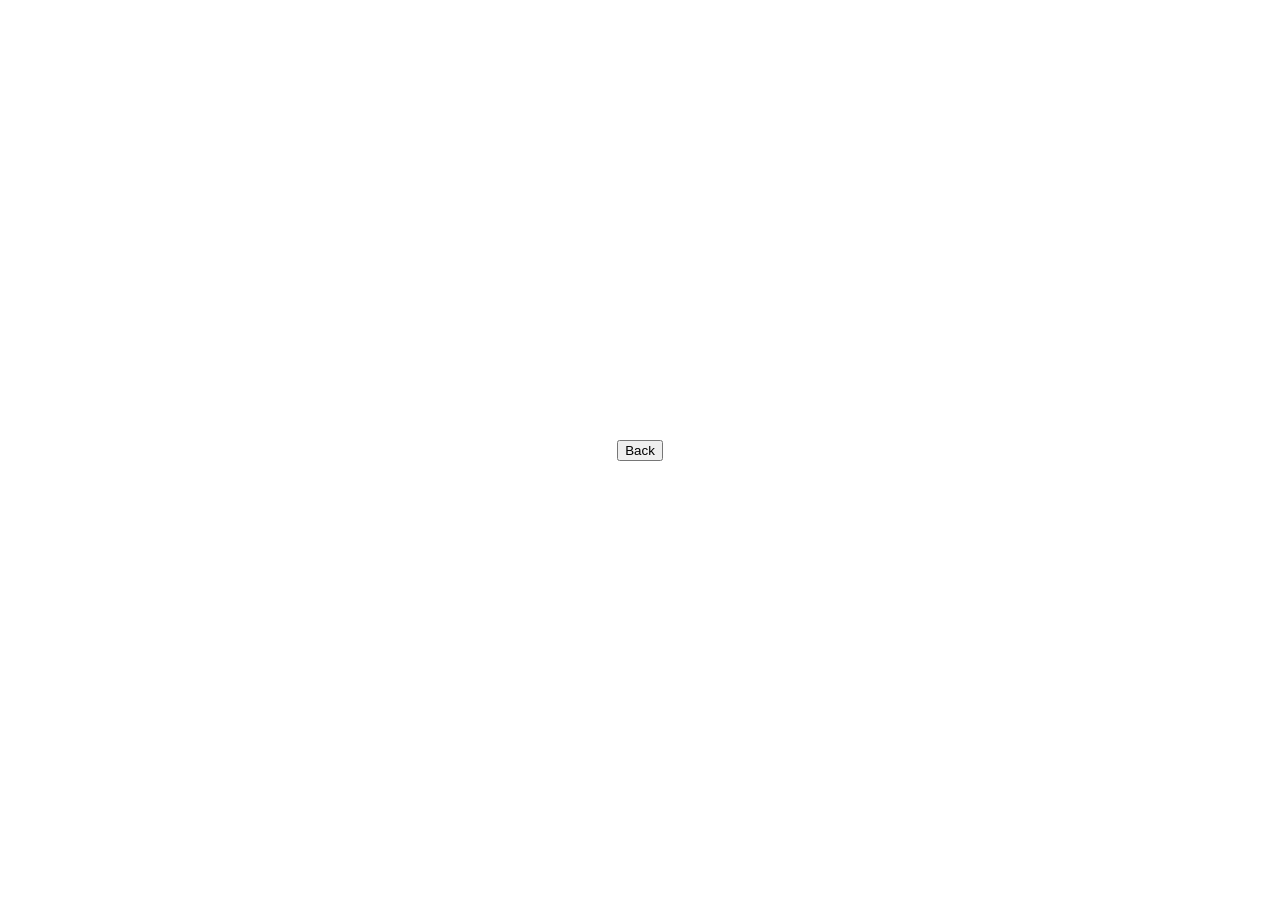
==== answer-key.html @ 14db0fd2 "Add files via upload" ====
<!DOCTYPE html>
<html lang="en">
<head>
    <meta charset="UTF-8">
    <meta name="viewport" content="width=device-width, initial-scale=1.0">
    <title>Answer Key</title>

    <link rel="stylesheet" href="landing-page-style.css">
</head>
<body>
    <div>
        <a href="LandingPage.html">
            <button class="return-button">
            Back
        </button>
        </a>
    </div>
    
</body>
</html>
---- landing-page-style.css ----
body {
    display: flex;
    align-items: center;
    justify-content: center;
    min-height: 100vh;
    margin: 0;
}

.landing-box {
    width: 90%;
    max-width: 1300px;
    height: 650px;

    margin: 20px auto;

    background-color: rgb(213, 226, 210);

    border: 2px solid black;
    border-radius: 15px;

    box-shadow: 10px 20px 30px rgba(0, 0, 0, .25);

    position: relative;
}

.subj-name {
    text-align: left;
    margin-left: 40px;

    font-family: Arial;
    font-size: 30px;
}

.name1 {
    text-align: right;
    margin-right: 450px;
    margin-top: -45px;
}
.name2 {
    text-align: right;
    margin-right: 300px;
    margin-top: -34.5px;
}
.name3 {
    text-align: right;
    margin-right: 165px;
    margin-top: -34.5px;
}
.name4 {
    text-align: right;
    margin-right: 115px;
    margin-top: -34.5px;
}

.image {
    position: absolute;

    height: 380px;
    width: 50%;
    border: none;
    border-radius: 150px;
    border-right: none;
    border-top-right-radius: 100px;
    border-bottom-right-radius: 100px;

    left: 10;
    right: 0;
    top: 50%;

    transform: translateY(-50%);

    overflow: hidden;

}

/* BUTTONS */

.buttons {
    position: absolute;

    top: 50%;
    left: 20%;

    transform: translate(-50%, -50%);

    display: flex;
    flex-direction: column;
    gap: 10px;
}

.mechanics-button,
.answer-key-button {
    display: block;

    background-color: rgb(253, 122, 144);

    padding: 8px 19px;

    border: 1px solid black;
    border-radius: 10px;

    font-weight: bold;

    cursor: pointer;

    text-decoration: none;
    color: black;

    text-align: center;

    transition: background-color .5s;
}

.mechanics-button:hover,
.answer-key-button:hover {
    background-color: pink;
}

@media (max-width: 600px) {

    .landing-box {
        width: 90%;
        height: 80vh;
    }

    .subj-name {
        font-size: 24px;
        margin-left: 15px;
        margin-right: 15px;
        text-align: center;
    }

    .buttons {
        left: 25%;
    }

    .mechanics-button,
    .answer-key-button {
        width: 120px;
    }
}
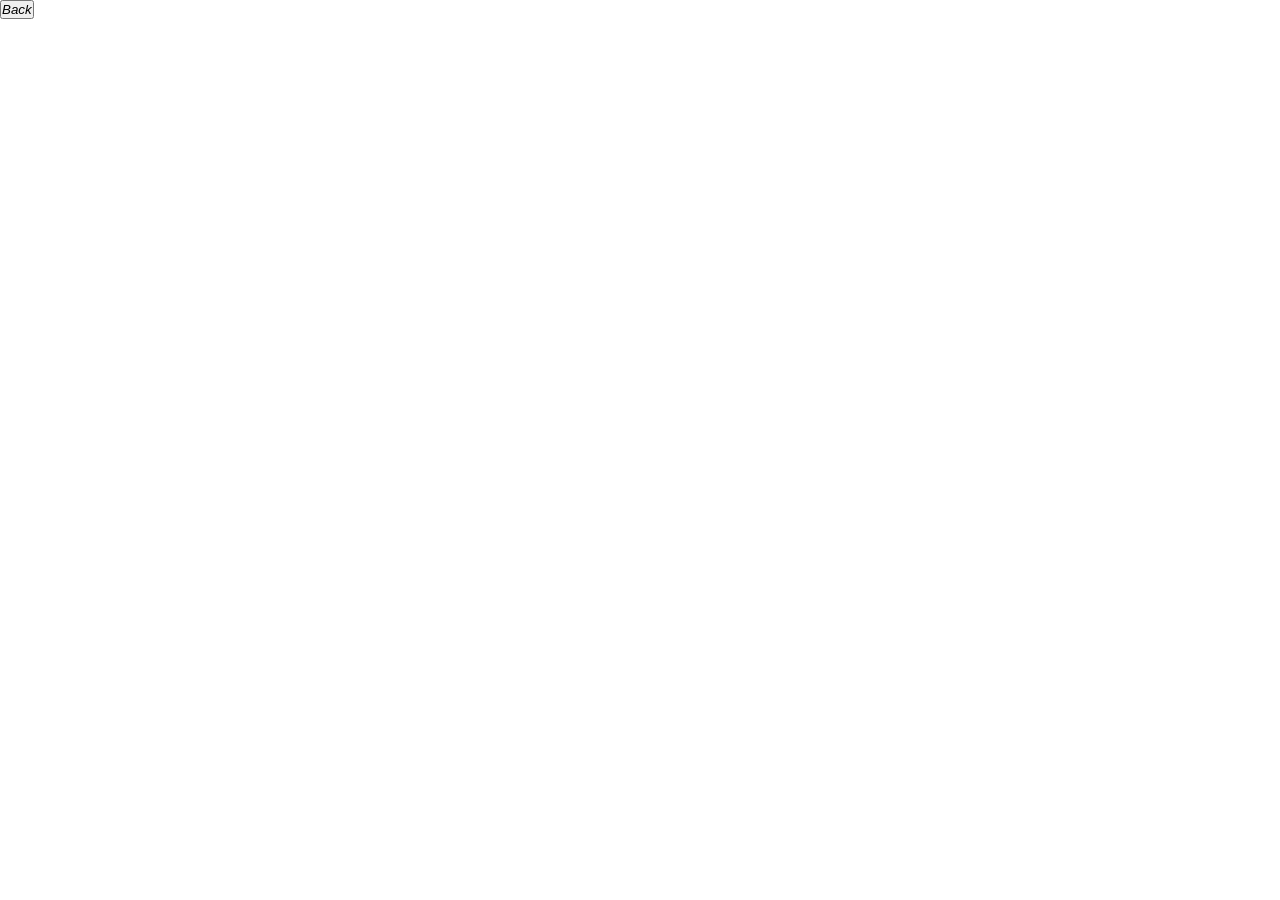
==== commit e9aff378: "Add files via upload" ====
--- a/answer-key.html
+++ b/answer-key.html
@@ -9,7 +9,7 @@
 </head>
 <body>
     <div>
-        <a href="LandingPage.html">
+        <a href="index.html">
             <button class="return-button">
             Back
         </button>
--- a/landing-page-style.css
+++ b/landing-page-style.css
@@ -1,141 +1,419 @@
-body {
+*{
+    margin:0;
+    padding:0;
+    box-sizing:border-box;
+    font-family:Arial;
+    font-style: oblique;
+}
+
+.header{
+    display:flex;
+    align-items:center;
+    justify-content:space-between;
+    background:#0f2338;
+    color:white;
+    padding:8px 50px;
+}
+
+.subject{
+    flex:1;
+    font-size: 19px;
+}
+
+.logos{
     display: flex;
     align-items: center;
+    gap: 10px;
+    margin: 0 20px; /* space on both sides */
+}
+
+.logos img{
+    width: 100px;
+    height: 100px;
+    object-fit: contain;
+}
+
+.divider{
+    width: 2px;
+    height: 90px;
+    background: white;
+    margin: 0 20px;
+    flex-shrink: 0;
+}
+.students{
+    text-align:center;
+}
+
+.subject-info{
+    display: flex;
+    align-items: center;
+    gap: 20px; /* Space between PRDO141 and professor */
+    margin-top: 6px;
+}
+
+.subject-info p{
+    margin: 0;
+    font-size: clamp(0.9rem, 1.5vw, 1.2rem);
+    color: #d8d8d8;
+}
+
+.prof-name{
+    color: #d8d8d8;
+}
+
+.students p{
+    margin:6px 0;
+    font-size:1rem;
+}
+
+html,
+body{
+    margin: 0;
+    padding: 0;
+}
+
+.bg-image{
+    width: 100%;
+    display: flex;
     justify-content: center;
-    min-height: 100vh;
-    margin: 0;
-}
-
-.landing-box {
-    width: 90%;
-    max-width: 1300px;
-    height: 650px;
-
-    margin: 20px auto;
-
-    background-color: rgb(213, 226, 210);
-
-    border: 2px solid black;
-    border-radius: 15px;
-
-    box-shadow: 10px 20px 30px rgba(0, 0, 0, .25);
-
-    position: relative;
-}
-
-.subj-name {
-    text-align: left;
-    margin-left: 40px;
-
-    font-family: Arial;
-    font-size: 30px;
-}
-
-.name1 {
-    text-align: right;
-    margin-right: 450px;
-    margin-top: -45px;
-}
-.name2 {
-    text-align: right;
-    margin-right: 300px;
-    margin-top: -34.5px;
-}
-.name3 {
-    text-align: right;
-    margin-right: 165px;
-    margin-top: -34.5px;
-}
-.name4 {
-    text-align: right;
-    margin-right: 115px;
-    margin-top: -34.5px;
-}
-
-.image {
+    align-items: center;
+}
+
+.bg-image img{
+    width: 100%;
+    height: auto;      /* Keeps the image's aspect ratio */
+    display: block;
+}
+
+.buttons {
+
     position: absolute;
-
-    height: 380px;
-    width: 50%;
-    border: none;
-    border-radius: 150px;
-    border-right: none;
-    border-top-right-radius: 100px;
-    border-bottom-right-radius: 100px;
-
-    left: 10;
-    right: 0;
-    top: 50%;
-
-    transform: translateY(-50%);
-
-    overflow: hidden;
-
-}
-
-/* BUTTONS */
-
-.buttons {
-    position: absolute;
-
-    top: 50%;
-    left: 20%;
-
+    top: 133%;                 /* Move buttons down */
+    left: 50%;                /* Center horizontally */
     transform: translate(-50%, -50%);
 
     display: flex;
-    flex-direction: column;
-    gap: 10px;
+    gap: 110px;
+}
+
+.mechanics-button {
+    
+    display: block;
+    
+    
+    background-color: #0f2338;
+    
+    padding: 8px 19px;
+    
+    border: 1px solid rgb(255, 255, 255);
+    border-radius: 10px;
+    
+    font-weight: bold;
+    font-size: 40px;
+    
+    cursor: pointer;
+    
+    text-decoration: none;
+    color: rgb(255, 255, 255);
+    
+    text-align: center;
+    
+    box-shadow: 10px 10px 10px rgba(77, 131, 49, 0.8);
+    
+    transition: opacity .5s;
 }
 
 .mechanics-button,
+.mechanics-button *,
+.mechanics-button :after,
+.mechanics-button :before,
+.mechanics-button:after,
+.mechanics-button:before {
+  border: 0 solid;
+  box-sizing: border-box;
+}
+.mechanics-button {
+  -webkit-tap-highlight-color: transparent;
+  -webkit-appearance: button;
+  background-color: #0f2338;
+  background-image: none;
+  color: #fff;
+  cursor: pointer;
+  font-family: ui-sans-serif, system-ui, -apple-system, BlinkMacSystemFont,
+    Segoe UI, Roboto, Helvetica Neue, Arial, Noto Sans, sans-serif,
+    Apple Color Emoji, Segoe UI Emoji, Segoe UI Symbol, Noto Color Emoji;
+  font-size: 100%;
+  font-weight: 900;
+  line-height: 1.5;
+  text-align: center;
+  margin: 0;
+  -webkit-mask-image: -webkit-radial-gradient(#000, #ffffff);
+  padding: 0;
+  text-transform: uppercase;
+}
+.mechanics-button:disabled {
+  cursor: default;
+}
+.mechanics-button:-moz-focusring {
+  outline: auto;
+}
+.mechanics-button svg {
+  display: block;
+  vertical-align: middle;
+}
+.mechanics-button [hidden] {
+  display: none;
+}
+.mechanics-button {
+  display: flex;
+  justify-content: center;
+  align-items: center;
+
+  border-radius: 99rem;
+  border-width: 2px;
+  overflow: hidden;
+  position: relative;
+
+  padding: 8px 24px; /* Makes the button thinner */
+  font-size: 32px;   /* Adjust text size */
+  font-weight: 900;
+  line-height: 1;
+
+  text-align: center;
+}
+.mechanics-button span {
+  mix-blend-mode: difference;
+}
+.mechanics-button:after,
+.mechanics-button:before {
+  --tilt: 1.2rem;
+  background: #146930;
+  -webkit-clip-path: polygon(
+    0 0,
+    calc(100% - var(--tilt)) 0,
+    100% 100%,
+    0 100%
+  );
+  clip-path: polygon(0 0, calc(100% - var(--tilt)) 0, 100% 100%, 0 100%);
+  content: "";
+  display: block;
+  height: 100%;
+  left: calc(-100% - var(--tilt));
+  position: absolute;
+  top: 0;
+  transform: translateX(var(--progress, 0));
+  transition: transform 0.2s ease;
+  width: calc(100% + var(--tilt));
+}
+.mechanics-button:after {
+  left: 100%;
+  transform: translateX(var(--progress, 0)) rotate(180deg);
+  z-index: -1;
+}
+.mechanics-button:hover:before {
+  --progress: 100%;
+}
+.mechanics-button:hover:after {
+  --progress: -100%;
+}
+
 .answer-key-button {
     display: block;
-
-    background-color: rgb(253, 122, 144);
-
+    
+    background-color: rgb(77, 131, 49);
+    
     padding: 8px 19px;
-
-    border: 1px solid black;
+    
+    border: 1px solid rgb(255, 255, 255);
     border-radius: 10px;
-
+    
     font-weight: bold;
-
+    font-size: 40px;
+    
     cursor: pointer;
-
+    
     text-decoration: none;
-    color: black;
-
+    color: rgb(255, 255, 255);
+    
     text-align: center;
-
-    transition: background-color .5s;
-}
-
-.mechanics-button:hover,
-.answer-key-button:hover {
-    background-color: pink;
-}
-
-@media (max-width: 600px) {
-
-    .landing-box {
+    
+    box-shadow: 10px 10px 10px rgba(77, 131, 49, 0.8);
+    
+    transition: opacity .5s;
+}
+
+.answer-key-button,
+.answer-key-button *,
+.answer-key-button :after,
+.answer-key-button :before,
+.answer-key-button:after,
+.answer-key-button:before {
+  border: 0 solid;
+  box-sizing: border-box;
+}
+.answer-key-button {
+  -webkit-tap-highlight-color: transparent;
+  -webkit-appearance: button;
+  background-color: #0f2338;
+  background-image: none;
+  color: #fff;
+  cursor: pointer;
+  font-family: ui-sans-serif, system-ui, -apple-system, BlinkMacSystemFont,
+    Segoe UI, Roboto, Helvetica Neue, Arial, Noto Sans, sans-serif,
+    Apple Color Emoji, Segoe UI Emoji, Segoe UI Symbol, Noto Color Emoji;
+  font-size: 100%;
+  font-weight: 900;
+  line-height: 1.5;
+  text-align: center;
+  margin: 0;
+  -webkit-mask-image: -webkit-radial-gradient(#000, #ffffff);
+  padding: 0;
+  text-transform: uppercase;
+}
+.answer-key-button:disabled {
+  cursor: default;
+}
+.answer-key-button:-moz-focusring {
+  outline: auto;
+}
+.answer-key-button svg {
+  display: block;
+  vertical-align: middle;
+}
+.answer-key-button [hidden] {
+  display: none;
+}
+.answer-key-button {
+  display: flex;
+  justify-content: center;
+  align-items: center;
+
+  border-radius: 99rem;
+  border-width: 2px;
+  overflow: hidden;
+  position: relative;
+
+  padding: 8px 24px; /* Makes the button thinner */
+  font-size: 32px;   /* Adjust text size */
+  font-weight: 900;
+  line-height: 1;
+
+  text-align: center;
+}
+.answer-key-button span {
+  mix-blend-mode: difference;
+}
+.answer-key-button:after,
+.answer-key-button:before {
+  --tilt: 1.2rem;
+  background: #146930;
+  -webkit-clip-path: polygon(
+    0 0,
+    calc(100% - var(--tilt)) 0,
+    100% 100%,
+    0 100%
+  );
+  clip-path: polygon(0 0, calc(100% - var(--tilt)) 0, 100% 100%, 0 100%);
+  content: "";
+  display: block;
+  height: 100%;
+  left: calc(-100% - var(--tilt));
+  position: absolute;
+  top: 0;
+  transform: translateX(var(--progress, 0));
+  transition: transform 0.2s ease;
+  width: calc(100% + var(--tilt));
+}
+.answer-key-button:after {
+  left: 100%;
+  transform: translateX(var(--progress, 0)) rotate(180deg);
+  z-index: -1;
+}
+.answer-key-button:hover:before {
+  --progress: 100%;
+}
+.answer-key-button:hover:after {
+  --progress: -100%;
+}
+
+
+
+/* Mobile */
+@media(max-width:768px){
+
+    .header{
+        flex-direction: column;
+        align-items: center;
+        text-align: center;
+        padding: 20px;
+        gap: 15px;
+    }
+
+    .subject{
+        flex: unset;
+        width: 100%;
+    }
+
+    .subject h1{
+        font-size: 1.4rem;
+        line-height: 1.3;
+    }
+
+    .subject-info{
+        flex-direction: column;
+        gap: 5px;
+        margin-top: 10px;
+    }
+
+    .logos{
+        margin: 0;
+        justify-content: center;
+    }
+
+    .logos img{
+        width: 70px;
+        height: 70px;
+    }
+
+    .divider{
+        width: 80%;
+        height: 2px;
+        margin: 10px 0;
+    }
+
+    .students{
+        text-align: center;
+    }
+
+    .students p{
+        font-size: 0.95rem;
+    }
+
+    .bg-image{
+        position: relative;
+    }
+
+    .bg-image img{
+        width: 100%;
+        height: auto;
+    }
+
+    .buttons{
+        position: absolute;
+        top: 75%;
+        left: 50%;
+        transform: translate(-50%, -50%);
+        flex-direction: column;
+        gap: 20px;
         width: 90%;
-        height: 80vh;
-    }
-
-    .subj-name {
-        font-size: 24px;
-        margin-left: 15px;
-        margin-right: 15px;
-        text-align: center;
-    }
-
-    .buttons {
-        left: 25%;
+        align-items: center;
     }
 
     .mechanics-button,
-    .answer-key-button {
-        width: 120px;
-    }
+    .answer-key-button{
+        width: 220px;
+        font-size: 1.1rem;
+        padding: 12px 20px;
+    }
+
 }
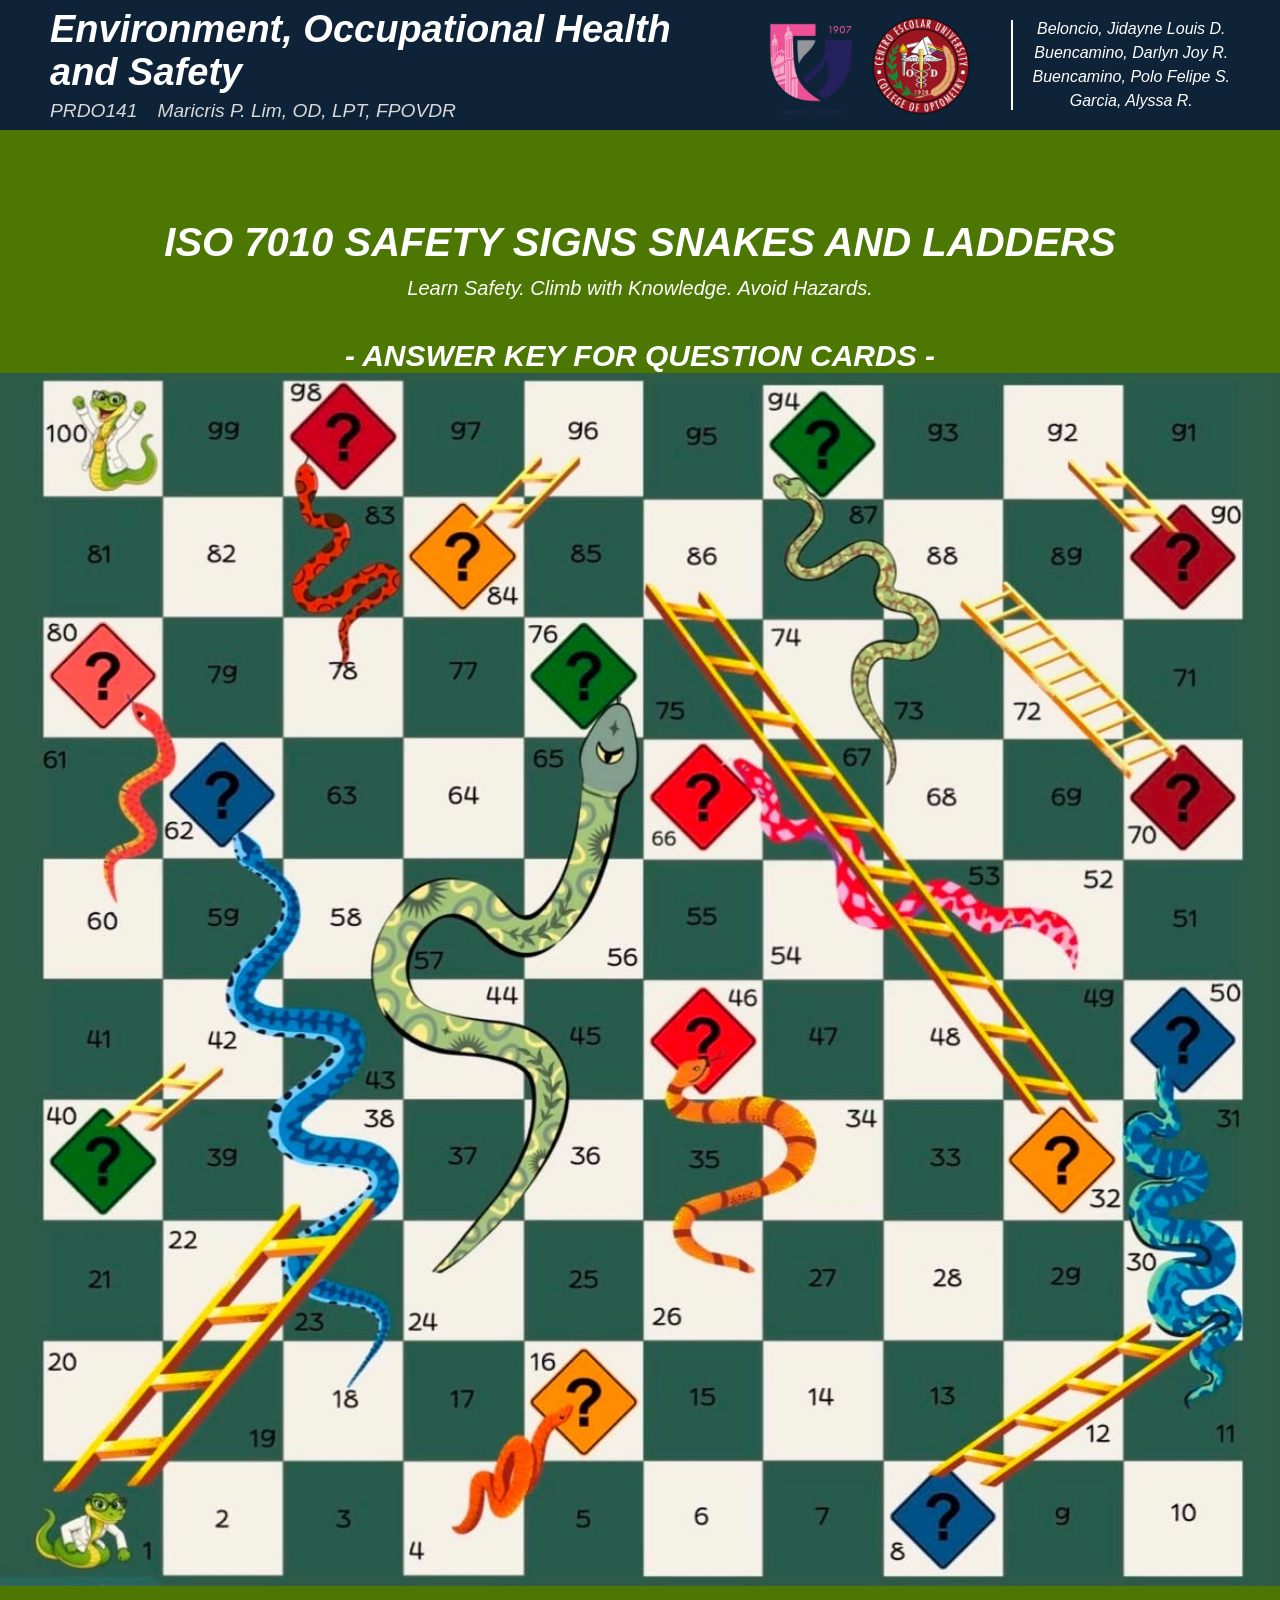
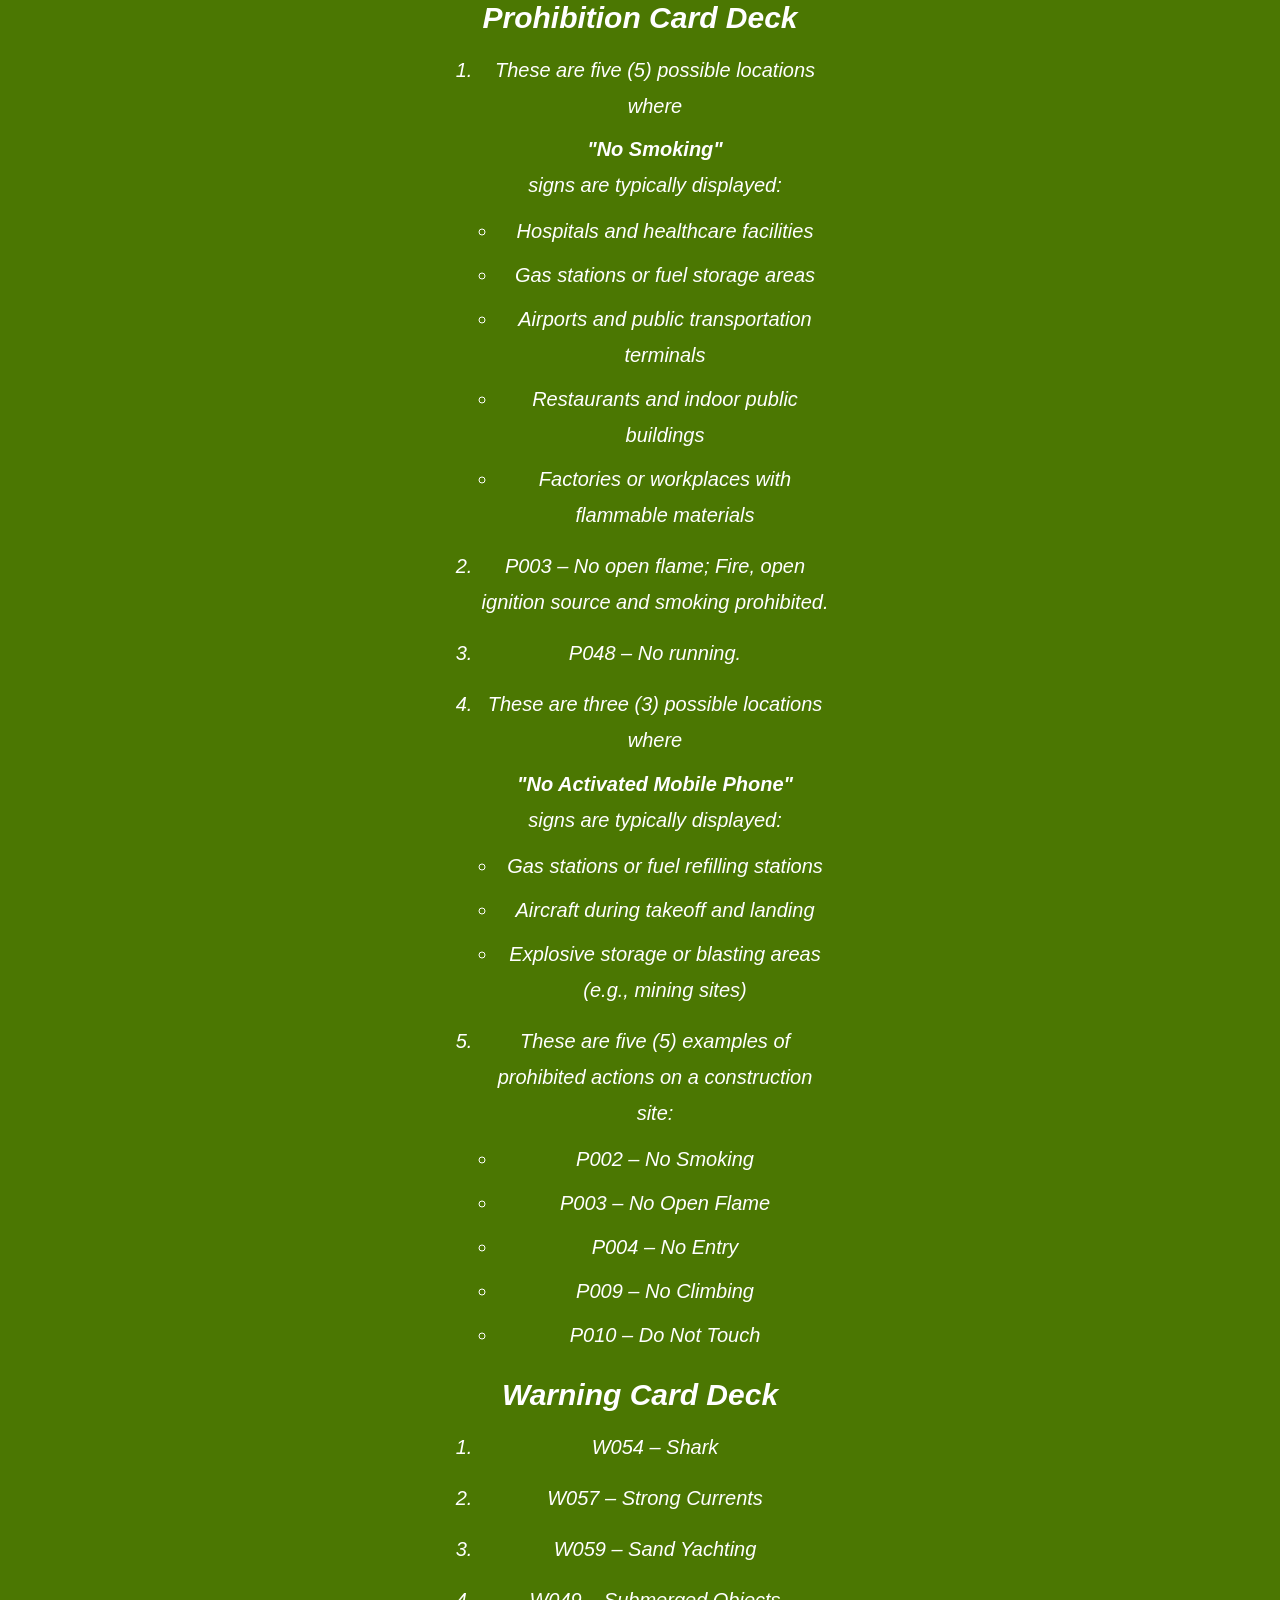
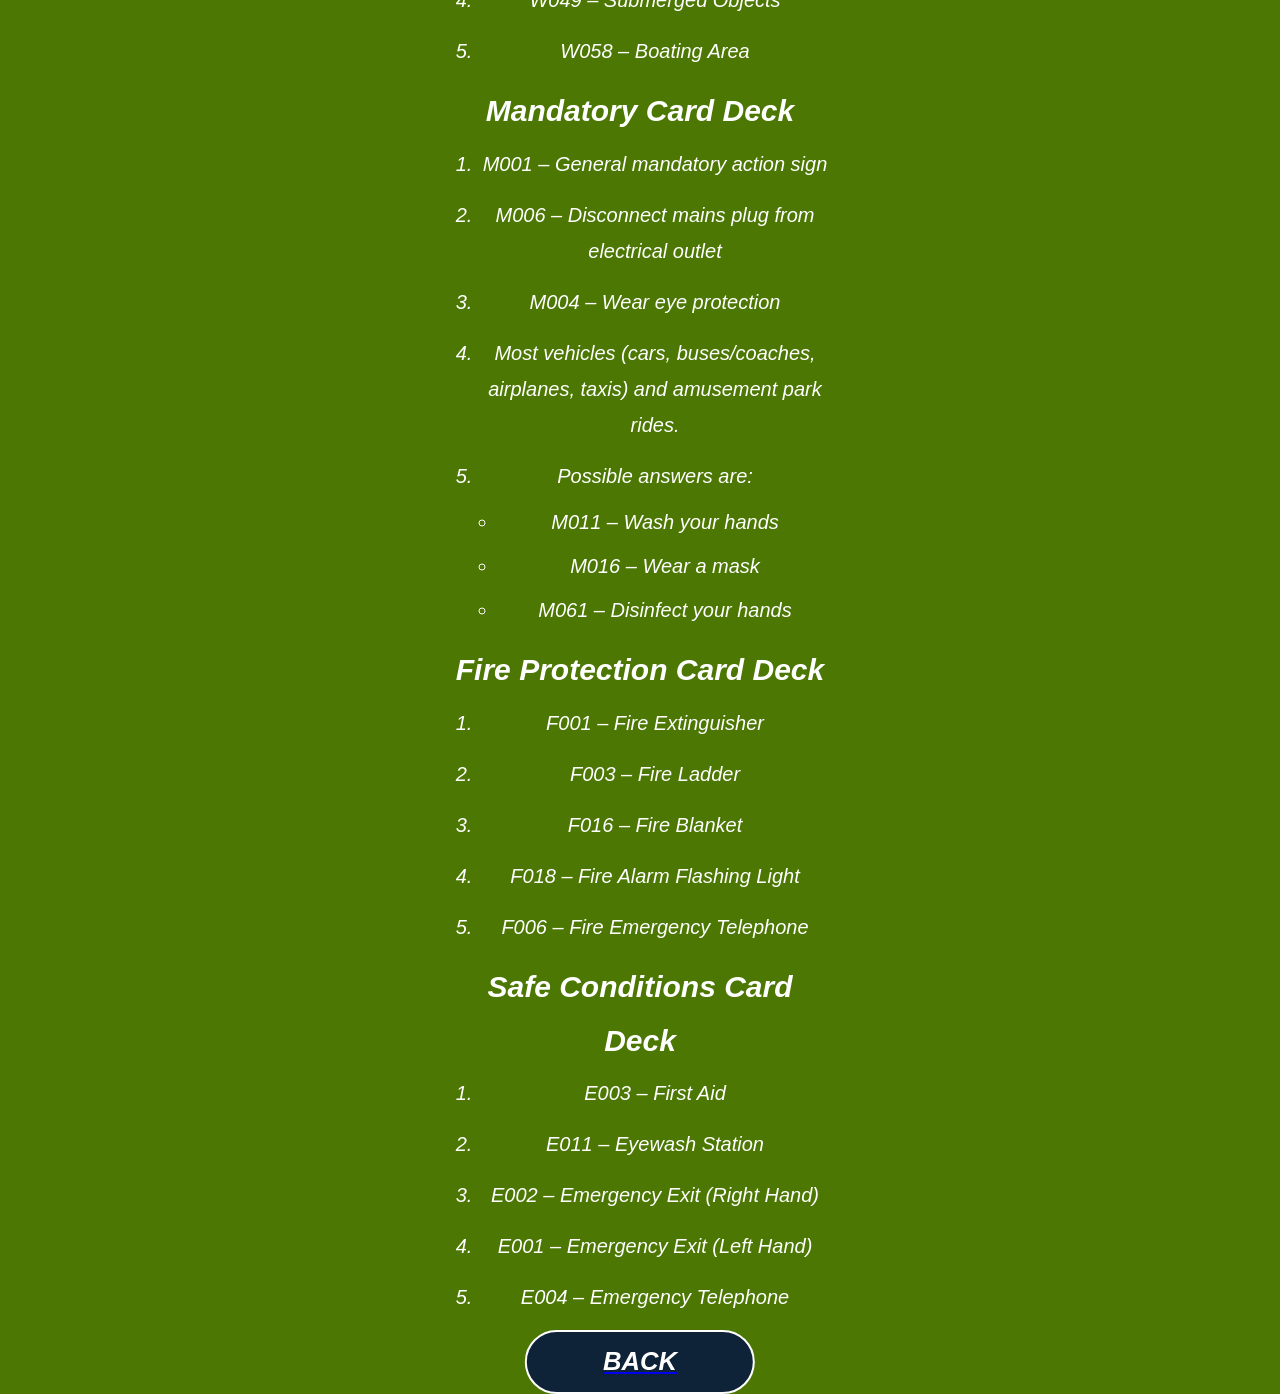
==== commit df5eac50: "Add files via upload" ====
--- a/answer-key.html
+++ b/answer-key.html
@@ -7,14 +7,179 @@
 
     <link rel="stylesheet" href="landing-page-style.css">
 </head>
+
 <body>
+
+    <header class="header">
+
+        <div class="subject">
+            <h1>Environment, Occupational Health and Safety</h1>
+
+            <div class="subject-info">
+                <p>PRDO141</p>
+                <p class="prof-name">Maricris P. Lim, OD, LPT, FPOVDR</p>
+            </div>
+        </div>
+
+        <div class="logos">
+            <img src="images/ceu-logo.png" alt="CEU Logo">
+            <img src="images/opto-logo.png" alt="Optometry Logo">
+        </div>
+
+        <div class="divider"></div>
+
+        <div class="students">
+            <p>Beloncio, Jidayne Louis D.</p>
+            <p>Buencamino, Darlyn Joy R.</p>
+            <p>Buencamino, Polo Felipe S.</p>
+            <p>Garcia, Alyssa R.</p>
+        </div>
+
+    </header>
+
+    <div class="answer-key-tab">
+        <h1 class="title-ans">ISO 7010 SAFETY SIGNS SNAKES AND LADDERS</h1>
+        <i>Learn Safety. Climb with Knowledge. Avoid Hazards.</i>
+
+        <h2 class="question">- ANSWER KEY FOR QUESTION CARDS -</h2>
+    </div>
+
+    <img src="images/board-pic.jpg" alt="Board" class="board-img">
+
+    <!-- Prohibition -->
+    <section class="prohibition">
+
+        <h1 class="ans-h1">Prohibition Card Deck</h1>
+
+        <ol>
+
+            <li>
+                These are five (5) possible locations where <b>"No Smoking"</b> signs are typically displayed:
+                <ul>
+                    <li>Hospitals and healthcare facilities</li>
+                    <li>Gas stations or fuel storage areas</li>
+                    <li>Airports and public transportation terminals</li>
+                    <li>Restaurants and indoor public buildings</li>
+                    <li>Factories or workplaces with flammable materials</li>
+                </ul>
+            </li>
+
+            <li>
+                P003 – No open flame; Fire, open ignition source and smoking prohibited.
+            </li>
+
+            <li>
+                P048 – No running.
+            </li>
+
+            <li>
+                These are three (3) possible locations where <b>"No Activated Mobile Phone"</b> signs are typically displayed:
+                <ul>
+                    <li>Gas stations or fuel refilling stations</li>
+                    <li>Aircraft during takeoff and landing</li>
+                    <li>Explosive storage or blasting areas (e.g., mining sites)</li>
+                </ul>
+            </li>
+
+            <li>
+                These are five (5) examples of prohibited actions on a construction site:
+                <ul>
+                    <li>P002 – No Smoking</li>
+                    <li>P003 – No Open Flame</li>
+                    <li>P004 – No Entry</li>
+                    <li>P009 – No Climbing</li>
+                    <li>P010 – Do Not Touch</li>
+                </ul>
+            </li>
+
+        </ol>
+
+    </section>
+
+    <!-- Warning -->
+
+    <section class="warning-card">
+
+        <h1 class="ans-h1">Warning Card Deck</h1>
+
+        <ol>
+            <li>W054 – Shark</li>
+            <li>W057 – Strong Currents</li>
+            <li>W059 – Sand Yachting</li>
+            <li>W049 – Submerged Objects</li>
+            <li>W058 – Boating Area</li>
+        </ol>
+
+    </section>
+
+    <!-- Mandatory -->
+
+    <section class="mandatory">
+
+        <h1 class="ans-h1">Mandatory Card Deck</h1>
+
+        <ol>
+
+            <li>M001 – General mandatory action sign</li>
+
+            <li>M006 – Disconnect mains plug from electrical outlet</li>
+
+            <li>M004 – Wear eye protection</li>
+
+            <li>
+                Most vehicles (cars, buses/coaches, airplanes, taxis) and amusement park rides.
+            </li>
+
+            <li>
+                Possible answers are:
+                <ul>
+                    <li>M011 – Wash your hands</li>
+                    <li>M016 – Wear a mask</li>
+                    <li>M061 – Disinfect your hands</li>
+                </ul>
+            </li>
+
+        </ol>
+
+    </section>
+
+    <!-- Fire Protection -->
+
+    <section class="fire">
+
+        <h1 class="ans-h1">Fire Protection Card Deck</h1>
+
+        <ol>
+            <li>F001 – Fire Extinguisher</li>
+            <li>F003 – Fire Ladder</li>
+            <li>F016 – Fire Blanket</li>
+            <li>F018 – Fire Alarm Flashing Light</li>
+            <li>F006 – Fire Emergency Telephone</li>
+        </ol>
+
+    </section>
+
+    <!-- Safe Condition -->
+
+    <section class="Safe">
+
+        <h1 class="ans-h1">Safe Conditions Card Deck</h1>
+
+        <ol>
+            <li>E003 – First Aid</li>
+            <li>E011 – Eyewash Station</li>
+            <li>E002 – Emergency Exit (Right Hand)</li>
+            <li>E001 – Emergency Exit (Left Hand)</li>
+            <li>E004 – Emergency Telephone</li>
+        </ol>
+
+    </section>
+
     <div>
         <a href="index.html">
-            <button class="return-button">
-            Back
-        </button>
+            <button class="return-button">Back</button>
         </a>
     </div>
-    
+
 </body>
 </html>
--- a/landing-page-style.css
+++ b/landing-page-style.css
@@ -1,419 +1,387 @@
-*{
+* {
+    margin: 0;
+    padding: 0;
+    box-sizing: border-box;
+    font-family: Arial;
+    font-style: oblique;
+}
+
+html,
+body{
     margin:0;
     padding:0;
-    box-sizing:border-box;
-    font-family:Arial;
-    font-style: oblique;
-}
-
-.header{
-    display:flex;
-    align-items:center;
-    justify-content:space-between;
-    background:#0f2338;
-    color:white;
-    padding:8px 50px;
-}
-
-.subject{
-    flex:1;
+    background:#4b7702; /* Green similar to the bottom of your image */
+
+}
+
+.header {
+    display: flex;
+    align-items: center;
+    justify-content: space-between;
+    background: #0f2338;
+    color: white;
+    padding: 8px 50px;
+}
+
+.subject {
+    flex: 1;
     font-size: 19px;
 }
 
-.logos{
+.logos {
     display: flex;
     align-items: center;
     gap: 10px;
-    margin: 0 20px; /* space on both sides */
-}
-
-.logos img{
+    margin: 0 20px;
+}
+
+.logos img {
     width: 100px;
     height: 100px;
     object-fit: contain;
 }
 
-.divider{
+.divider {
     width: 2px;
     height: 90px;
     background: white;
     margin: 0 20px;
     flex-shrink: 0;
 }
-.students{
-    text-align:center;
-}
-
-.subject-info{
-    display: flex;
-    align-items: center;
-    gap: 20px; /* Space between PRDO141 and professor */
+
+.students {
+    text-align: center;
+}
+
+.subject-info {
+    display: flex;
+    align-items: center;
+    gap: 20px;
     margin-top: 6px;
 }
 
-.subject-info p{
+.subject-info p {
     margin: 0;
     font-size: clamp(0.9rem, 1.5vw, 1.2rem);
     color: #d8d8d8;
 }
 
-.prof-name{
+.prof-name {
     color: #d8d8d8;
 }
 
-.students p{
-    margin:6px 0;
-    font-size:1rem;
+.students p {
+    margin: 6px 0;
+    font-size: 1rem;
 }
 
 html,
-body{
+body {
     margin: 0;
     padding: 0;
 }
 
-.bg-image{
+.bg-image {
+    position: relative;
     width: 100%;
+}
+
+.bg-image img {
+    width: 100%;
+    height: auto;
+    display: block;
+}
+
+.buttons, .return-button {
+    position: absolute;
+    bottom: 3%;
+    left: 50%;
+    transform: translateX(-50%);
     display: flex;
     justify-content: center;
     align-items: center;
-}
-
-.bg-image img{
-    width: 100%;
-    height: auto;      /* Keeps the image's aspect ratio */
-    display: block;
-}
-
-.buttons {
-
+    gap: clamp(20px, 4vw, 110px);
+    width: fit-content;
+}
+
+/* ===========================
+   BOTH BUTTONS
+=========================== */
+
+.return-button,
+.answer-key-button {
+    display: flex;
+    justify-content: center;
+    align-items: center;
+    position: relative;
+    overflow: hidden;
+    background: #0f2338;
+    color: #fff;
+    text-decoration: none;
+    text-transform: uppercase;
+    border: 2px solid #fff;
+    border-radius: 999px;
+    width: clamp(180px, 18vw, 280px);
+    height: clamp(52px, 5vw, 70px);
+    padding: 0 18px;
+    font-family: Arial, sans-serif;
+    font-size: clamp(1rem, 2vw, 2rem);
+    font-weight: 900;
+    line-height: 1;
+    cursor: pointer;
+    white-space: nowrap;
+    transition: 0.2s;
+}
+
+.return-button span,
+.answer-key-button span {
+    mix-blend-mode: difference;
+}
+
+/* ===========================
+   BUTTON ANIMATION
+=========================== */
+
+.return-button::before,
+.return-button::after,
+.answer-key-button::before,
+.answer-key-button::after {
+    --tilt: 1.2rem;
+    content: "";
     position: absolute;
-    top: 133%;                 /* Move buttons down */
-    left: 50%;                /* Center horizontally */
-    transform: translate(-50%, -50%);
-
-    display: flex;
-    gap: 110px;
-}
-
-.mechanics-button {
-    
-    display: block;
-    
-    
-    background-color: #0f2338;
-    
-    padding: 8px 19px;
-    
-    border: 1px solid rgb(255, 255, 255);
-    border-radius: 10px;
-    
-    font-weight: bold;
-    font-size: 40px;
-    
-    cursor: pointer;
-    
-    text-decoration: none;
-    color: rgb(255, 255, 255);
-    
-    text-align: center;
-    
-    box-shadow: 10px 10px 10px rgba(77, 131, 49, 0.8);
-    
-    transition: opacity .5s;
-}
-
-.mechanics-button,
-.mechanics-button *,
-.mechanics-button :after,
-.mechanics-button :before,
-.mechanics-button:after,
-.mechanics-button:before {
-  border: 0 solid;
-  box-sizing: border-box;
-}
-.mechanics-button {
-  -webkit-tap-highlight-color: transparent;
-  -webkit-appearance: button;
-  background-color: #0f2338;
-  background-image: none;
-  color: #fff;
-  cursor: pointer;
-  font-family: ui-sans-serif, system-ui, -apple-system, BlinkMacSystemFont,
-    Segoe UI, Roboto, Helvetica Neue, Arial, Noto Sans, sans-serif,
-    Apple Color Emoji, Segoe UI Emoji, Segoe UI Symbol, Noto Color Emoji;
-  font-size: 100%;
-  font-weight: 900;
-  line-height: 1.5;
+    top: 0;
+    left: calc(-100% - var(--tilt));
+    width: calc(100% + var(--tilt));
+    height: 100%;
+    background: #146930;
+    clip-path: polygon(
+        0 0,
+        calc(100% - var(--tilt)) 0,
+        100% 100%,
+        0 100%
+    );
+    transform: translateX(var(--progress, 0));
+    transition: transform 0.2s ease;
+}
+
+.return-button::after,
+.answer-key-button::after {
+    left: 100%;
+    transform: translateX(var(--progress, 0)) rotate(180deg);
+    z-index: -1;
+}
+
+.return-button:hover::before,
+.answer-key-button:hover::before {
+    --progress: 100%;
+}
+
+.return-button:hover::after,
+.answer-key-button:hover::after {
+    --progress: -100%;
+}
+
+.mechanics-txt,
+.equipment,
+.setting,
+.playing {
+  margin-top: 7%;
+  color: white;
   text-align: center;
-  margin: 0;
-  -webkit-mask-image: -webkit-radial-gradient(#000, #ffffff);
-  padding: 0;
-  text-transform: uppercase;
-}
-.mechanics-button:disabled {
-  cursor: default;
-}
-.mechanics-button:-moz-focusring {
-  outline: auto;
-}
-.mechanics-button svg {
+  font-size: 20px;
+}
+
+.equip, .set, .play{
+  margin-bottom: 2%;
+}
+
+.mech-description{
+  display: grid;
+  place-items: center; /* Centers both horizontally and vertically */
+  height: 200px;
+}
+
+.board-img {
+  position: relative;
+  width: 100%;
+}
+
+.board-img img {
+  width: 100%;
+  height: auto;
   display: block;
-  vertical-align: middle;
-}
-.mechanics-button [hidden] {
-  display: none;
-}
-.mechanics-button {
-  display: flex;
-  justify-content: center;
-  align-items: center;
-
-  border-radius: 99rem;
-  border-width: 2px;
-  overflow: hidden;
-  position: relative;
-
-  padding: 8px 24px; /* Makes the button thinner */
-  font-size: 32px;   /* Adjust text size */
-  font-weight: 900;
-  line-height: 1;
-
+}
+b {
+  display: block;
+  margin-top: 2%;
+}
+
+.mechanics-txt,
+.mechanics-txt *,
+.equipment,
+.equipment *,
+.setting,
+.setting *,
+.playing,
+.playing * {
+    font-family: "Times New Roman", Times, serif !important;
+}
+
+.answer-key-tab, .prohibition, .fire, .warning-card, .mandatory, .Safe{
+  margin-top: 7%;
+  color: white;
   text-align: center;
-}
-.mechanics-button span {
-  mix-blend-mode: difference;
-}
-.mechanics-button:after,
-.mechanics-button:before {
-  --tilt: 1.2rem;
-  background: #146930;
-  -webkit-clip-path: polygon(
-    0 0,
-    calc(100% - var(--tilt)) 0,
-    100% 100%,
-    0 100%
-  );
-  clip-path: polygon(0 0, calc(100% - var(--tilt)) 0, 100% 100%, 0 100%);
-  content: "";
-  display: block;
-  height: 100%;
-  left: calc(-100% - var(--tilt));
-  position: absolute;
-  top: 0;
-  transform: translateX(var(--progress, 0));
-  transition: transform 0.2s ease;
-  width: calc(100% + var(--tilt));
-}
-.mechanics-button:after {
-  left: 100%;
-  transform: translateX(var(--progress, 0)) rotate(180deg);
-  z-index: -1;
-}
-.mechanics-button:hover:before {
-  --progress: 100%;
-}
-.mechanics-button:hover:after {
-  --progress: -100%;
-}
-
-.answer-key-button {
-    display: block;
-    
-    background-color: rgb(77, 131, 49);
-    
-    padding: 8px 19px;
-    
-    border: 1px solid rgb(255, 255, 255);
-    border-radius: 10px;
-    
-    font-weight: bold;
-    font-size: 40px;
-    
-    cursor: pointer;
-    
-    text-decoration: none;
-    color: rgb(255, 255, 255);
-    
-    text-align: center;
-    
-    box-shadow: 10px 10px 10px rgba(77, 131, 49, 0.8);
-    
-    transition: opacity .5s;
-}
-
-.answer-key-button,
-.answer-key-button *,
-.answer-key-button :after,
-.answer-key-button :before,
-.answer-key-button:after,
-.answer-key-button:before {
-  border: 0 solid;
-  box-sizing: border-box;
-}
-.answer-key-button {
-  -webkit-tap-highlight-color: transparent;
-  -webkit-appearance: button;
-  background-color: #0f2338;
-  background-image: none;
-  color: #fff;
-  cursor: pointer;
-  font-family: ui-sans-serif, system-ui, -apple-system, BlinkMacSystemFont,
-    Segoe UI, Roboto, Helvetica Neue, Arial, Noto Sans, sans-serif,
-    Apple Color Emoji, Segoe UI Emoji, Segoe UI Symbol, Noto Color Emoji;
-  font-size: 100%;
-  font-weight: 900;
-  line-height: 1.5;
-  text-align: center;
-  margin: 0;
-  -webkit-mask-image: -webkit-radial-gradient(#000, #ffffff);
-  padding: 0;
-  text-transform: uppercase;
-}
-.answer-key-button:disabled {
-  cursor: default;
-}
-.answer-key-button:-moz-focusring {
-  outline: auto;
-}
-.answer-key-button svg {
-  display: block;
-  vertical-align: middle;
-}
-.answer-key-button [hidden] {
-  display: none;
-}
-.answer-key-button {
-  display: flex;
-  justify-content: center;
-  align-items: center;
-
-  border-radius: 99rem;
-  border-width: 2px;
-  overflow: hidden;
-  position: relative;
-
-  padding: 8px 24px; /* Makes the button thinner */
-  font-size: 32px;   /* Adjust text size */
-  font-weight: 900;
-  line-height: 1;
-
-  text-align: center;
-}
-.answer-key-button span {
-  mix-blend-mode: difference;
-}
-.answer-key-button:after,
-.answer-key-button:before {
-  --tilt: 1.2rem;
-  background: #146930;
-  -webkit-clip-path: polygon(
-    0 0,
-    calc(100% - var(--tilt)) 0,
-    100% 100%,
-    0 100%
-  );
-  clip-path: polygon(0 0, calc(100% - var(--tilt)) 0, 100% 100%, 0 100%);
-  content: "";
-  display: block;
-  height: 100%;
-  left: calc(-100% - var(--tilt));
-  position: absolute;
-  top: 0;
-  transform: translateX(var(--progress, 0));
-  transition: transform 0.2s ease;
-  width: calc(100% + var(--tilt));
-}
-.answer-key-button:after {
-  left: 100%;
-  transform: translateX(var(--progress, 0)) rotate(180deg);
-  z-index: -1;
-}
-.answer-key-button:hover:before {
-  --progress: 100%;
-}
-.answer-key-button:hover:after {
-  --progress: -100%;
-}
-
-
-
-/* Mobile */
-@media(max-width:768px){
+  font-size: 20px;
+}
+.title-ans{
+  margin-bottom: 1%;
+}
+.question{
+  margin-top: 3%;
+}
+.ans-h1{
+  margin-bottom: 2%;
+}
+
+.prohibition,
+.warning-card,
+.mandatory,
+.fire,
+.Safe {
+    width: 30%;
+    margin: 1px auto;
+    line-height: 1.8;
+}
+
+.prohibition ol,
+.warning-card ol,
+.mandatory ol,
+.fire ol,
+.Safe ol {
+    padding-left: 30px;
+}
+
+.prohibition li,
+.warning-card li,
+.mandatory li,
+.fire li,
+.Safe li {
+    margin-bottom: 15px;
+}
+
+.prohibition ul,
+.mandatory ul {
+    margin-top: 10px;
+    margin-left: 20px;
+}
+
+.prohibition ul li,
+.mandatory ul li {
+    margin-bottom: 8px;
+}
+
+
+
+/* ==========================
+   TABLET
+========================== */
+
+@media (max-width: 1024px) {
 
     .header{
-        flex-direction: column;
+        display: flex;
         align-items: center;
-        text-align: center;
-        padding: 20px;
-        gap: 15px;
+        justify-content: space-between;
+        flex-wrap: nowrap;
+        padding: 8px 25px;
     }
 
     .subject{
-        flex: unset;
-        width: 100%;
+        flex: 1;
+        min-width: 0;
     }
 
     .subject h1{
-        font-size: 1.4rem;
-        line-height: 1.3;
+        font-size: clamp(1.3rem, 2vw, 2rem);
+        white-space: normal;
+    }
+
+    .subject-info p{
+        font-size: clamp(.75rem, 1.2vw, 1rem);
+    }
+
+    .logos{
+        gap: 8px;
+        margin: 0 15px;
+    }
+
+    .logos img{
+        width: 75px;
+        height: 75px;
+    }
+
+    .divider{
+        height: 70px;
+        margin: 0 15px;
+    }
+
+    .students p{
+        font-size: clamp(.75rem, 1vw, .95rem);
+    }
+}
+
+/* ==========================
+   MOBILE
+========================== */
+
+@media (max-width: 768px){
+
+    .header{
+        display: flex;
+        align-items: center;
+        justify-content: space-between;
+        flex-wrap: nowrap;
+        padding: 8px 10px;
+        gap: 10px;
+    }
+
+    .subject{
+        flex: 1;
+        min-width: 0;
+    }
+
+    .subject h1{
+        font-size: clamp(.9rem, 2.4vw, 1.4rem);
+        line-height: 1.2;
     }
 
     .subject-info{
-        flex-direction: column;
-        gap: 5px;
-        margin-top: 10px;
+        gap: 10px;
+        flex-wrap: nowrap;
+    }
+
+    .subject-info p{
+        font-size: clamp(.6rem, 1.8vw, .85rem);
     }
 
     .logos{
-        margin: 0;
-        justify-content: center;
+        gap: 6px;
+        margin: 0 8px;
     }
 
     .logos img{
-        width: 70px;
-        height: 70px;
+        width: 50px;
+        height: 50px;
     }
 
     .divider{
-        width: 80%;
-        height: 2px;
-        margin: 10px 0;
-    }
-
-    .students{
-        text-align: center;
+        width: 2px;
+        height: 50px;
+        margin: 0 8px;
     }
 
     .students p{
-        font-size: 0.95rem;
-    }
-
-    .bg-image{
-        position: relative;
-    }
-
-    .bg-image img{
-        width: 100%;
-        height: auto;
-    }
-
-    .buttons{
-        position: absolute;
-        top: 75%;
-        left: 50%;
-        transform: translate(-50%, -50%);
-        flex-direction: column;
-        gap: 20px;
-        width: 90%;
-        align-items: center;
-    }
-
-    .mechanics-button,
-    .answer-key-button{
-        width: 220px;
-        font-size: 1.1rem;
-        padding: 12px 20px;
-    }
-
+        font-size: clamp(.6rem, 1.6vw, .8rem);
+        margin: 2px 0;
+    }
 }
